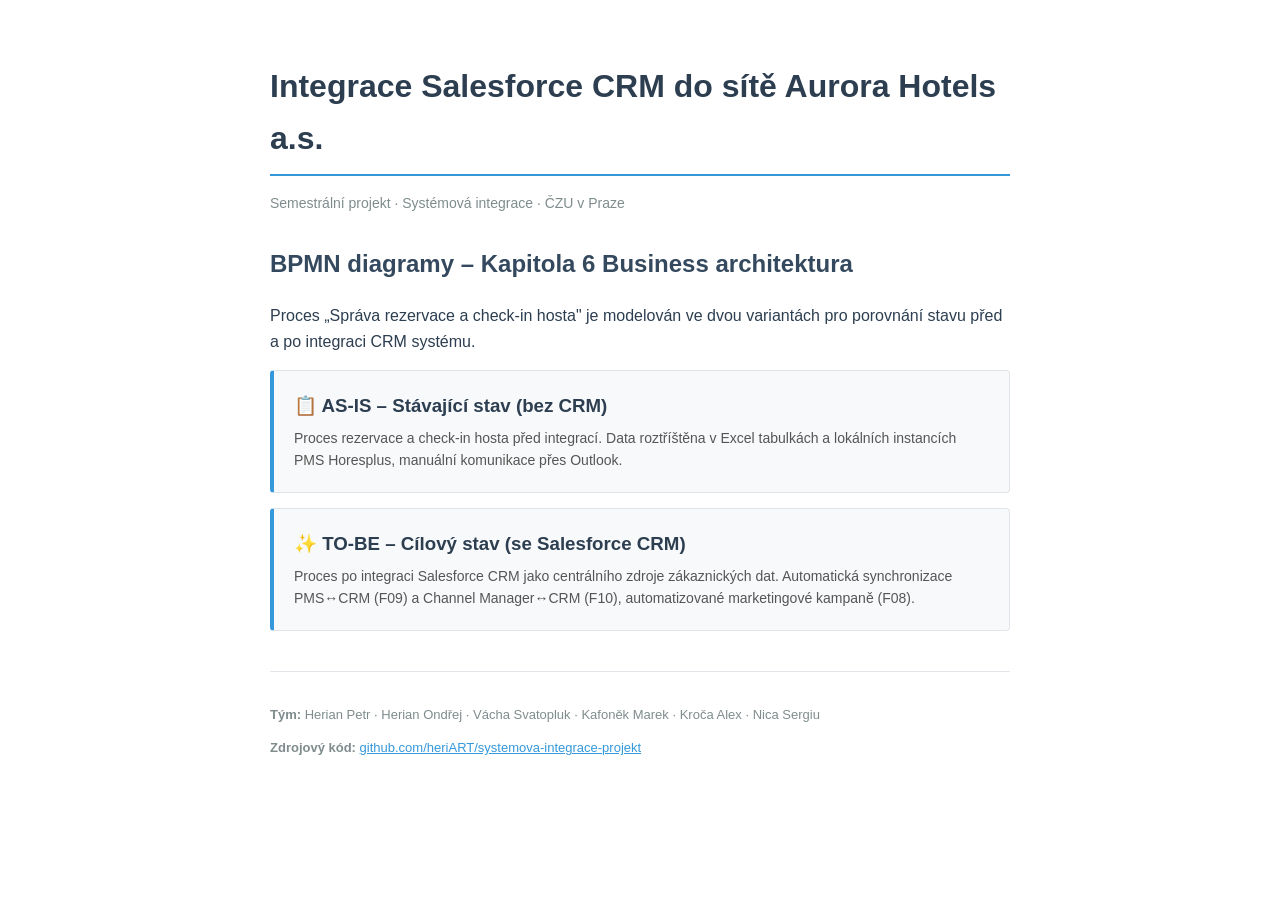
==== docs/index.html @ f398c972 "docs: add GitHub Pages BPMN viewer" ====
<!DOCTYPE html>
<html lang="cs">
<head>
  <meta charset="UTF-8">
  <meta name="viewport" content="width=device-width, initial-scale=1.0">
  <title>Integrace Salesforce CRM – Aurora Hotels a.s.</title>
  <style>
    * { box-sizing: border-box; }
    body {
      font-family: -apple-system, BlinkMacSystemFont, "Segoe UI", Roboto, sans-serif;
      max-width: 780px;
      margin: 0 auto;
      padding: 40px 20px;
      color: #2c3e50;
      line-height: 1.6;
    }
    h1 {
      border-bottom: 2px solid #3498db;
      padding-bottom: 10px;
    }
    h2 {
      color: #34495e;
      margin-top: 30px;
    }
    .subtitle {
      color: #7f8c8d;
      font-size: 14px;
      margin-top: -5px;
    }
    .diagram-card {
      display: block;
      padding: 20px;
      margin: 15px 0;
      background: #f8f9fa;
      border: 1px solid #e1e4e8;
      border-left: 4px solid #3498db;
      border-radius: 4px;
      text-decoration: none;
      color: inherit;
      transition: all 0.2s;
    }
    .diagram-card:hover {
      background: #e8f4f8;
      border-left-color: #2980b9;
      transform: translateX(2px);
    }
    .diagram-card h3 {
      margin: 0 0 6px 0;
      color: #2c3e50;
    }
    .diagram-card p {
      margin: 0;
      font-size: 14px;
      color: #555;
    }
    .meta {
      margin-top: 40px;
      padding-top: 20px;
      border-top: 1px solid #e1e4e8;
      font-size: 13px;
      color: #7f8c8d;
    }
    a { color: #3498db; }
  </style>
</head>
<body>
  <h1>Integrace Salesforce CRM do sítě Aurora Hotels a.s.</h1>
  <p class="subtitle">Semestrální projekt · Systémová integrace · ČZU v Praze</p>

  <h2>BPMN diagramy – Kapitola 6 Business architektura</h2>
  <p>Proces „Správa rezervace a check-in hosta" je modelován ve dvou variantách pro porovnání stavu před a po integraci CRM systému.</p>

  <a href="bpmn-viewer.html?file=as-is" class="diagram-card">
    <h3>📋 AS-IS – Stávající stav (bez CRM)</h3>
    <p>Proces rezervace a check-in hosta před integrací. Data roztříštěna v Excel tabulkách a lokálních instancích PMS Horesplus, manuální komunikace přes Outlook.</p>
  </a>

  <a href="bpmn-viewer.html?file=to-be" class="diagram-card">
    <h3>✨ TO-BE – Cílový stav (se Salesforce CRM)</h3>
    <p>Proces po integraci Salesforce CRM jako centrálního zdroje zákaznických dat. Automatická synchronizace PMS↔CRM (F09) a Channel Manager↔CRM (F10), automatizované marketingové kampaně (F08).</p>
  </a>

  <div class="meta">
    <p><strong>Tým:</strong> Herian Petr · Herian Ondřej · Vácha Svatopluk · Kafoněk Marek · Kroča Alex · Nica Sergiu</p>
    <p><strong>Zdrojový kód:</strong> <a href="https://github.com/heriART/systemova-integrace-projekt">github.com/heriART/systemova-integrace-projekt</a></p>
  </div>
</body>
</html>
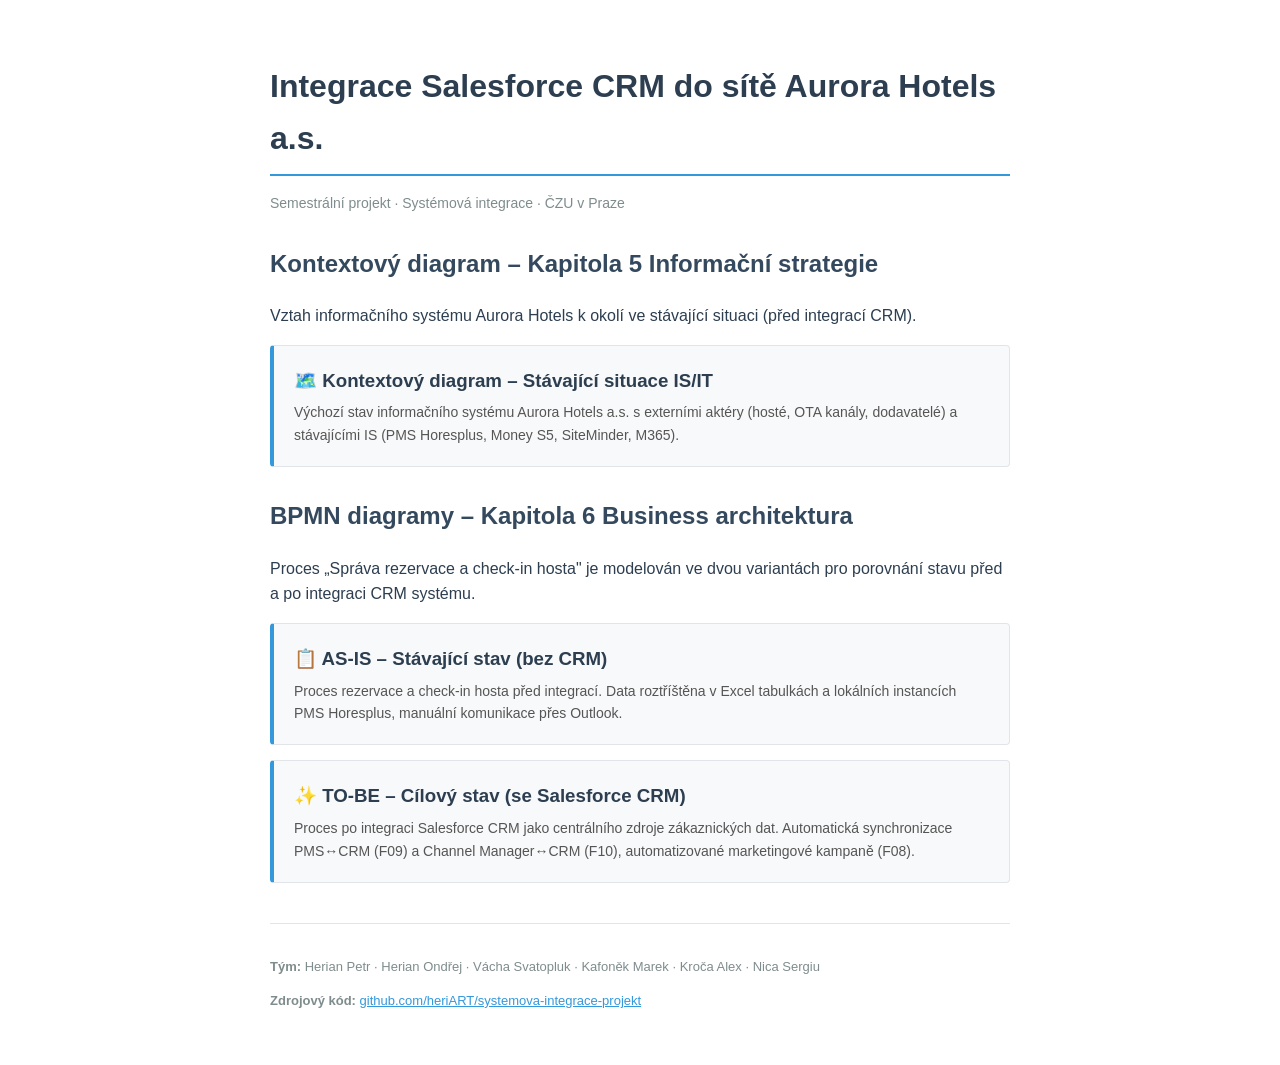
==== commit 100a8943: "docs: add drawio context diagram viewer" ====
--- a/docs/index.html
+++ b/docs/index.html
@@ -67,6 +67,14 @@
   <h1>Integrace Salesforce CRM do sítě Aurora Hotels a.s.</h1>
   <p class="subtitle">Semestrální projekt · Systémová integrace · ČZU v Praze</p>
 
+  <h2>Kontextový diagram – Kapitola 5 Informační strategie</h2>
+  <p>Vztah informačního systému Aurora Hotels k okolí ve stávající situaci (před integrací CRM).</p>
+
+  <a href="drawio-viewer.html" class="diagram-card">
+    <h3>🗺️ Kontextový diagram – Stávající situace IS/IT</h3>
+    <p>Výchozí stav informačního systému Aurora Hotels a.s. s externími aktéry (hosté, OTA kanály, dodavatelé) a stávajícími IS (PMS Horesplus, Money S5, SiteMinder, M365).</p>
+  </a>
+
   <h2>BPMN diagramy – Kapitola 6 Business architektura</h2>
   <p>Proces „Správa rezervace a check-in hosta" je modelován ve dvou variantách pro porovnání stavu před a po integraci CRM systému.</p>
 
